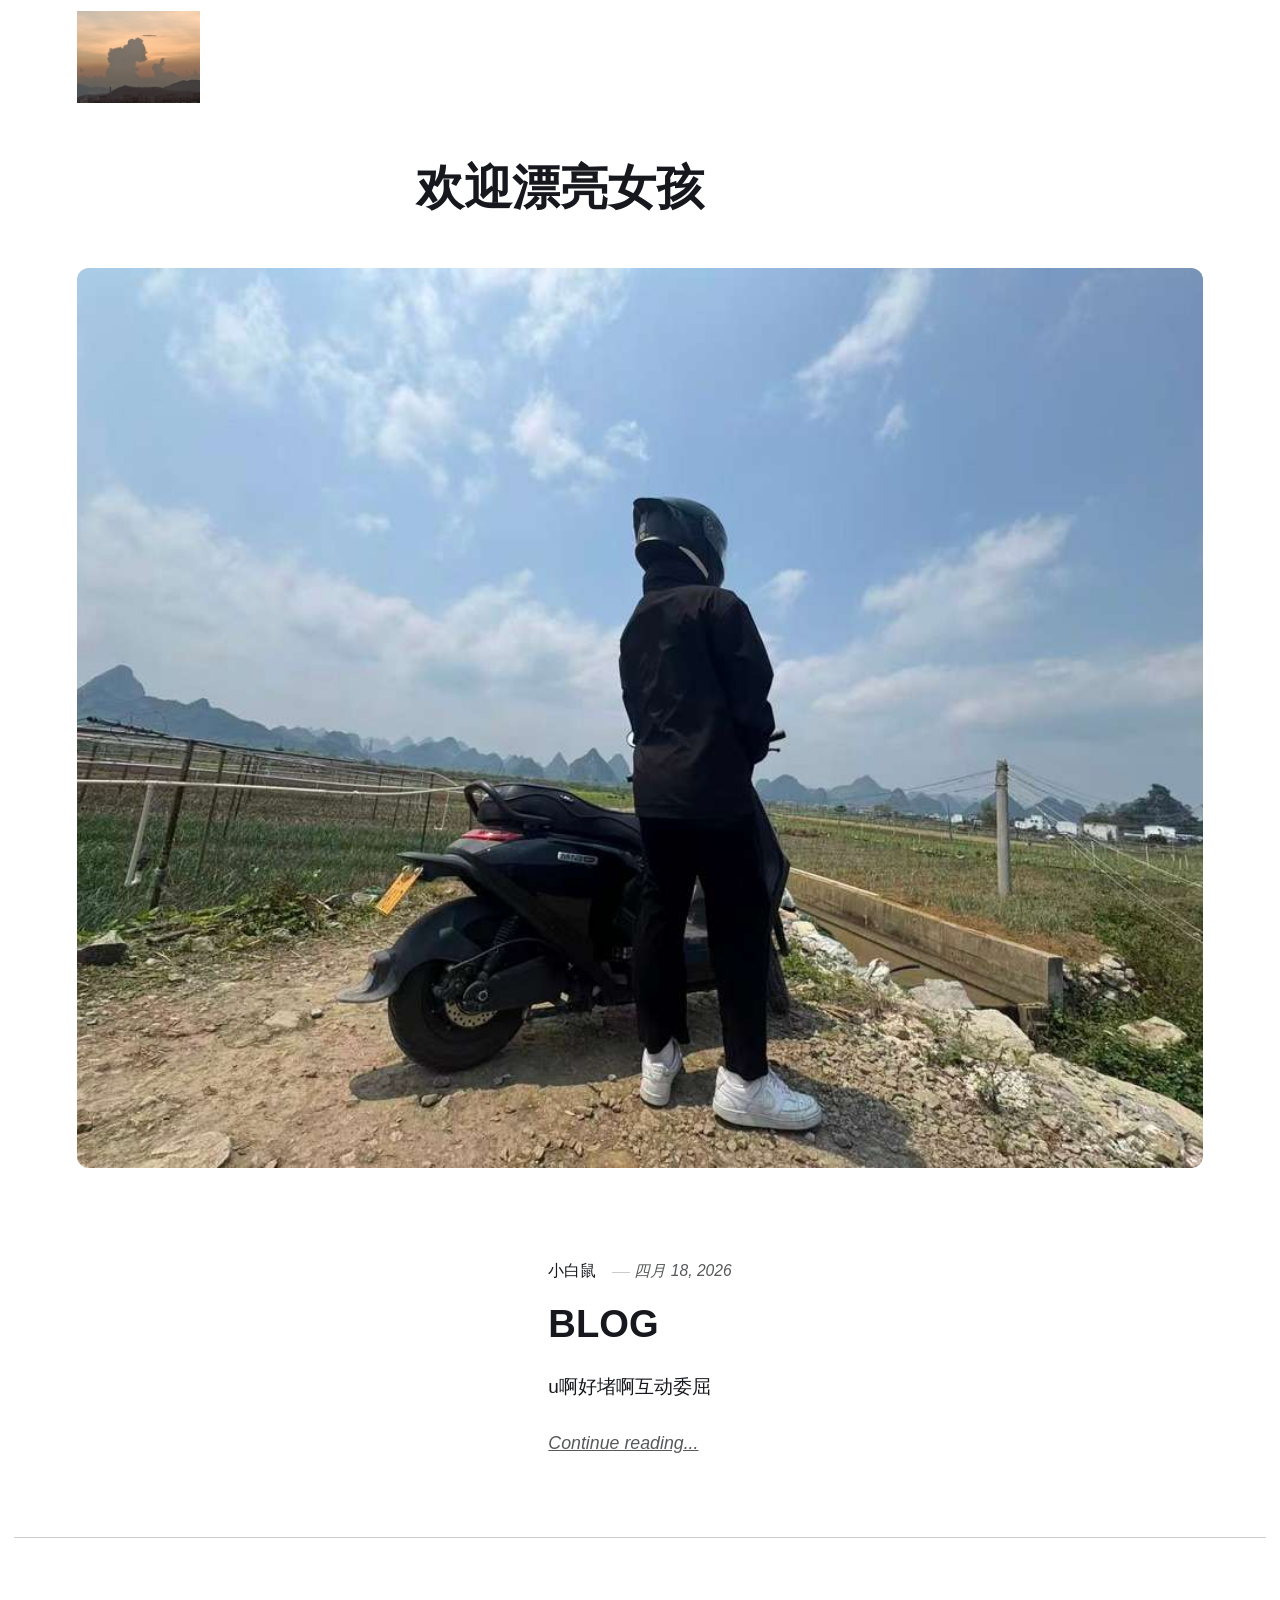
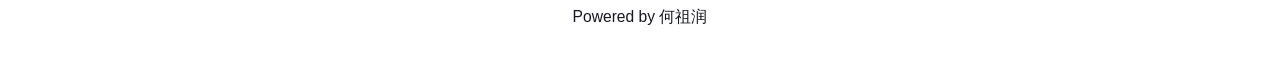
==== index.html @ 5b28f3e8 "Updated from Publii" ====
<!DOCTYPE html><html lang="zh-cn"><head><meta charset="utf-8"><meta http-equiv="X-UA-Compatible" content="IE=edge"><meta name="viewport" content="width=device-width,initial-scale=1"><title>何祖润</title><meta name="generator" content="Publii Open-Source CMS for Static Site"><link rel="canonical" href="https://andiyhe.github.io/"><link rel="alternate" type="application/atom+xml" href="https://andiyhe.github.io/feed.xml" title="何祖润 - RSS"><link rel="alternate" type="application/json" href="https://andiyhe.github.io/feed.json" title="何祖润 - JSON"><meta property="og:title" content="何祖润"><meta property="og:image" content="https://andiyhe.github.io/media/website/639F46E7-F0D8-4498-B352-2AB636D7743B_1_105_c.jpeg"><meta property="og:image:width" content="1024"><meta property="og:image:height" content="768"><meta property="og:site_name" content="何祖润"><meta property="og:description" content=""><meta property="og:url" content="https://andiyhe.github.io/"><meta property="og:type" content="website"><link rel="stylesheet" href="https://andiyhe.github.io/assets/css/style.css?v=7ccc5ac4fdb8f8cdebfab7ba42a3b5fe"><script type="application/ld+json">{"@context":"http://schema.org","@type":"Organization","name":"何祖润","logo":"https://andiyhe.github.io/media/website/639F46E7-F0D8-4498-B352-2AB636D7743B_1_105_c.jpeg","url":"https://andiyhe.github.io/"}</script><noscript><style>img[loading] {
                    opacity: 1;
                }</style></noscript></head><body class="home-template"><header class="top js-header"><a class="logo" href="https://andiyhe.github.io/"><img src="https://andiyhe.github.io/media/website/639F46E7-F0D8-4498-B352-2AB636D7743B_1_105_c.jpeg" alt="何祖润" width="1024" height="768"></a><nav class="navbar js-navbar"><button class="navbar__toggle js-toggle" aria-label="Menu" aria-haspopup="true" aria-expanded="false"><span class="navbar__toggle-box"><span class="navbar__toggle-inner">Menu</span></span></button><ul class="navbar__menu"></ul></nav></header><main><div class="hero"><header class="hero__content hero__content--centered"><div class="wrapper"><h1 class="align-center">欢迎漂亮女孩            </h1></div></header><figure class="hero__image"><div class="hero__image-wrapper"><img src="https://andiyhe.github.io/media/website/0166BC87-B5D4-4BA1-918B-8F0A820F50F0_1_105_c.jpeg" srcset="https://andiyhe.github.io/media/website/responsive/0166BC87-B5D4-4BA1-918B-8F0A820F50F0_1_105_c-xs.jpeg 640w, https://andiyhe.github.io/media/website/responsive/0166BC87-B5D4-4BA1-918B-8F0A820F50F0_1_105_c-sm.jpeg 768w, https://andiyhe.github.io/media/website/responsive/0166BC87-B5D4-4BA1-918B-8F0A820F50F0_1_105_c-md.jpeg 1024w, https://andiyhe.github.io/media/website/responsive/0166BC87-B5D4-4BA1-918B-8F0A820F50F0_1_105_c-lg.jpeg 1366w, https://andiyhe.github.io/media/website/responsive/0166BC87-B5D4-4BA1-918B-8F0A820F50F0_1_105_c-xl.jpeg 1600w, https://andiyhe.github.io/media/website/responsive/0166BC87-B5D4-4BA1-918B-8F0A820F50F0_1_105_c-2xl.jpeg 1920w" sizes="88vw" loading="eager" width="1024" height="768" alt=""></div></figure></div><div class="wrapper feed"><article class="feed__item feed__item--centered"><div class="feed__content"><header><div class="feed__meta"><a href="https://andiyhe.github.io/authors/xiao-bai-shu/" class="feed__author">小白鼠</a> <time datetime="2026-04-18T13:37" class="feed__date">四月 18, 2026</time></div><h2 class="feed__title"><a href="https://andiyhe.github.io/blog.html">BLOG</a></h2></header><p>u啊好堵啊互动委屈</p><a href="https://andiyhe.github.io/blog.html" class="readmore feed__readmore">Continue reading...</a></div></article></div></main><footer class="footer"><div class="wrapper"><div class="footer__copyright"><p>Powered by 何祖润</p></div><button id="backToTop" class="footer__bttop" aria-label="Back to top" title="Back to top"><svg width="20" height="20"><use xlink:href="https://andiyhe.github.io/assets/svg/svg-map.svg#toparrow"/></svg></button></div></footer><script defer="defer" src="https://andiyhe.github.io/assets/js/scripts.min.js?v=ffcbea6c02c8178d10092962b235a5b0"></script><script>window.publiiThemeMenuConfig={mobileMenuMode:'sidebar',animationSpeed:300,submenuWidth: 'auto',doubleClickTime:500,mobileMenuExpandableSubmenus:true,relatedContainerForOverlayMenuSelector:'.top'};</script><script>var images = document.querySelectorAll('img[loading]');
        for (var i = 0; i < images.length; i++) {
            if (images[i].complete) {
                images[i].classList.add('is-loaded');
            } else {
                images[i].addEventListener('load', function () {
                    this.classList.add('is-loaded');
                }, false);
            }
        }</script></body></html>
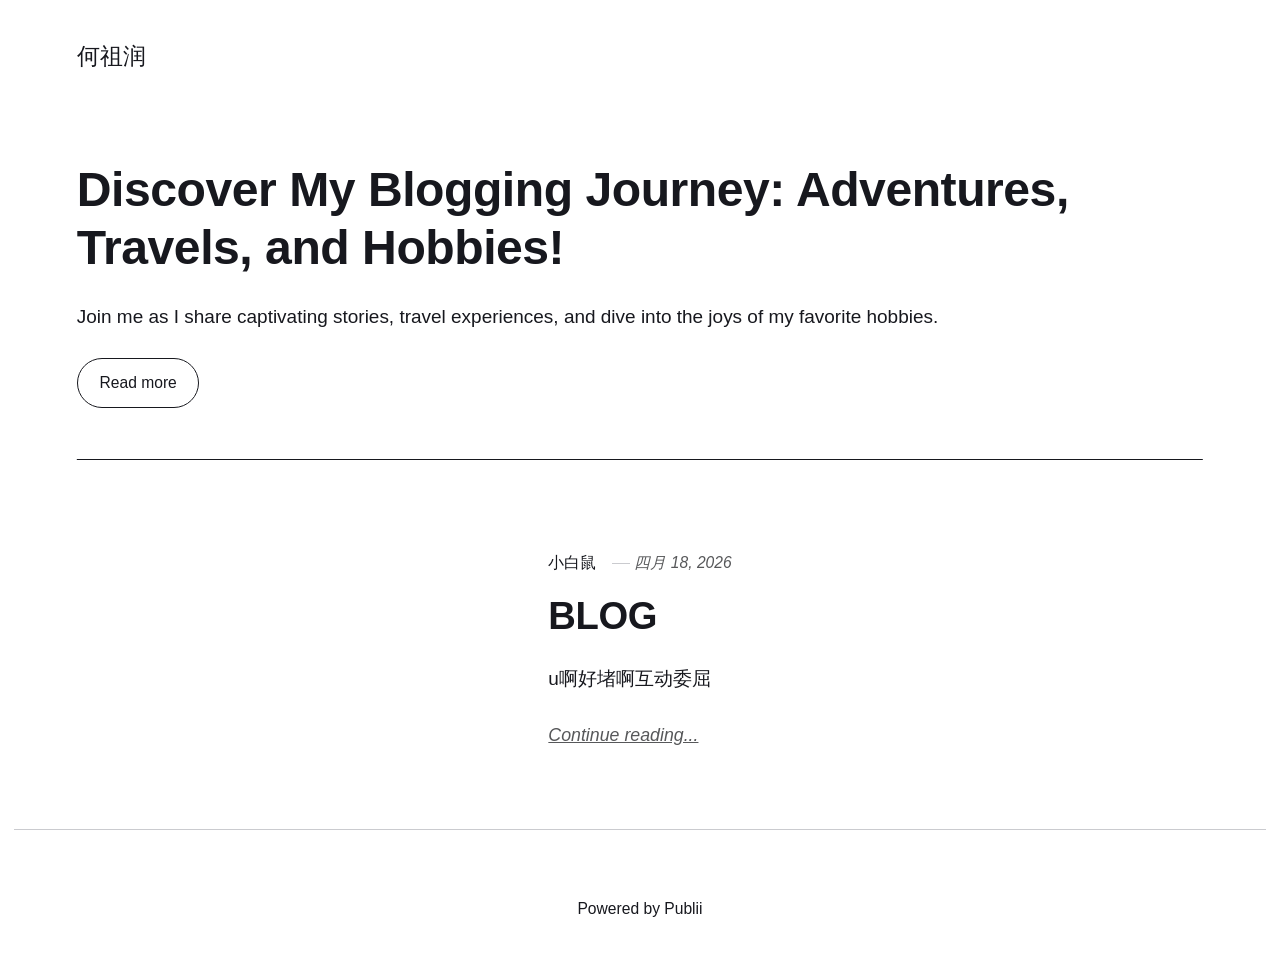
==== commit 42a3e053: "Updated from Publii" ====
--- a/index.html
+++ b/index.html
@@ -1,6 +1,6 @@
-<!DOCTYPE html><html lang="zh-cn"><head><meta charset="utf-8"><meta http-equiv="X-UA-Compatible" content="IE=edge"><meta name="viewport" content="width=device-width,initial-scale=1"><title>何祖润</title><meta name="generator" content="Publii Open-Source CMS for Static Site"><link rel="canonical" href="https://andiyhe.github.io/"><link rel="alternate" type="application/atom+xml" href="https://andiyhe.github.io/feed.xml" title="何祖润 - RSS"><link rel="alternate" type="application/json" href="https://andiyhe.github.io/feed.json" title="何祖润 - JSON"><meta property="og:title" content="何祖润"><meta property="og:image" content="https://andiyhe.github.io/media/website/639F46E7-F0D8-4498-B352-2AB636D7743B_1_105_c.jpeg"><meta property="og:image:width" content="1024"><meta property="og:image:height" content="768"><meta property="og:site_name" content="何祖润"><meta property="og:description" content=""><meta property="og:url" content="https://andiyhe.github.io/"><meta property="og:type" content="website"><link rel="stylesheet" href="https://andiyhe.github.io/assets/css/style.css?v=7ccc5ac4fdb8f8cdebfab7ba42a3b5fe"><script type="application/ld+json">{"@context":"http://schema.org","@type":"Organization","name":"何祖润","logo":"https://andiyhe.github.io/media/website/639F46E7-F0D8-4498-B352-2AB636D7743B_1_105_c.jpeg","url":"https://andiyhe.github.io/"}</script><noscript><style>img[loading] {
+<!DOCTYPE html><html lang="zh-cn"><head><meta charset="utf-8"><meta http-equiv="X-UA-Compatible" content="IE=edge"><meta name="viewport" content="width=device-width,initial-scale=1"><title>何祖润</title><meta name="generator" content="Publii Open-Source CMS for Static Site"><link rel="canonical" href="https://andiyhe.github.io/"><link rel="alternate" type="application/atom+xml" href="https://andiyhe.github.io/feed.xml" title="何祖润 - RSS"><link rel="alternate" type="application/json" href="https://andiyhe.github.io/feed.json" title="何祖润 - JSON"><meta property="og:title" content="何祖润"><meta property="og:site_name" content="何祖润"><meta property="og:description" content=""><meta property="og:url" content="https://andiyhe.github.io/"><meta property="og:type" content="website"><link rel="stylesheet" href="https://andiyhe.github.io/assets/css/style.css?v=4e0b993f4d73af25798cd3ca26f6d1aa"><script type="application/ld+json">{"@context":"http://schema.org","@type":"Organization","name":"何祖润","url":"https://andiyhe.github.io/index.html"}</script><noscript><style>img[loading] {
                     opacity: 1;
-                }</style></noscript></head><body class="home-template"><header class="top js-header"><a class="logo" href="https://andiyhe.github.io/"><img src="https://andiyhe.github.io/media/website/639F46E7-F0D8-4498-B352-2AB636D7743B_1_105_c.jpeg" alt="何祖润" width="1024" height="768"></a><nav class="navbar js-navbar"><button class="navbar__toggle js-toggle" aria-label="Menu" aria-haspopup="true" aria-expanded="false"><span class="navbar__toggle-box"><span class="navbar__toggle-inner">Menu</span></span></button><ul class="navbar__menu"></ul></nav></header><main><div class="hero"><header class="hero__content hero__content--centered"><div class="wrapper"><h1 class="align-center">欢迎漂亮女孩            </h1></div></header><figure class="hero__image"><div class="hero__image-wrapper"><img src="https://andiyhe.github.io/media/website/0166BC87-B5D4-4BA1-918B-8F0A820F50F0_1_105_c.jpeg" srcset="https://andiyhe.github.io/media/website/responsive/0166BC87-B5D4-4BA1-918B-8F0A820F50F0_1_105_c-xs.jpeg 640w, https://andiyhe.github.io/media/website/responsive/0166BC87-B5D4-4BA1-918B-8F0A820F50F0_1_105_c-sm.jpeg 768w, https://andiyhe.github.io/media/website/responsive/0166BC87-B5D4-4BA1-918B-8F0A820F50F0_1_105_c-md.jpeg 1024w, https://andiyhe.github.io/media/website/responsive/0166BC87-B5D4-4BA1-918B-8F0A820F50F0_1_105_c-lg.jpeg 1366w, https://andiyhe.github.io/media/website/responsive/0166BC87-B5D4-4BA1-918B-8F0A820F50F0_1_105_c-xl.jpeg 1600w, https://andiyhe.github.io/media/website/responsive/0166BC87-B5D4-4BA1-918B-8F0A820F50F0_1_105_c-2xl.jpeg 1920w" sizes="88vw" loading="eager" width="1024" height="768" alt=""></div></figure></div><div class="wrapper feed"><article class="feed__item feed__item--centered"><div class="feed__content"><header><div class="feed__meta"><a href="https://andiyhe.github.io/authors/xiao-bai-shu/" class="feed__author">小白鼠</a> <time datetime="2026-04-18T13:37" class="feed__date">四月 18, 2026</time></div><h2 class="feed__title"><a href="https://andiyhe.github.io/blog.html">BLOG</a></h2></header><p>u啊好堵啊互动委屈</p><a href="https://andiyhe.github.io/blog.html" class="readmore feed__readmore">Continue reading...</a></div></article></div></main><footer class="footer"><div class="wrapper"><div class="footer__copyright"><p>Powered by 何祖润</p></div><button id="backToTop" class="footer__bttop" aria-label="Back to top" title="Back to top"><svg width="20" height="20"><use xlink:href="https://andiyhe.github.io/assets/svg/svg-map.svg#toparrow"/></svg></button></div></footer><script defer="defer" src="https://andiyhe.github.io/assets/js/scripts.min.js?v=ffcbea6c02c8178d10092962b235a5b0"></script><script>window.publiiThemeMenuConfig={mobileMenuMode:'sidebar',animationSpeed:300,submenuWidth: 'auto',doubleClickTime:500,mobileMenuExpandableSubmenus:true,relatedContainerForOverlayMenuSelector:'.top'};</script><script>var images = document.querySelectorAll('img[loading]');
+                }</style></noscript></head><body class="home-template"><header class="top js-header"><a class="logo" href="https://andiyhe.github.io/index.html">何祖润</a><nav class="navbar js-navbar"><button class="navbar__toggle js-toggle" aria-label="Menu" aria-haspopup="true" aria-expanded="false"><span class="navbar__toggle-box"><span class="navbar__toggle-inner">Menu</span></span></button><ul class="navbar__menu"></ul></nav></header><main><div class="hero hero--noimage"><header class="hero__content"><div class="wrapper"><h1>Discover My Blogging Journey: Adventures, Travels, and Hobbies!</h1><p>Join me as I share captivating stories, travel experiences, and dive into the joys of my favorite hobbies.</p><p><a href="#" class="btn">Read more</a></p></div></header></div><div class="wrapper feed"><article class="feed__item feed__item--centered"><div class="feed__content"><header><div class="feed__meta"><a href="https://andiyhe.github.io/authors/xiao-bai-shu/index.html" class="feed__author">小白鼠</a> <time datetime="2026-04-18T13:37" class="feed__date">四月 18, 2026</time></div><h2 class="feed__title"><a href="https://andiyhe.github.io/blog.html">BLOG</a></h2></header><p>u啊好堵啊互动委屈</p><a href="https://andiyhe.github.io/blog.html" class="readmore feed__readmore">Continue reading...</a></div></article></div></main><footer class="footer"><div class="wrapper"><div class="footer__copyright">Powered by Publii</div><button id="backToTop" class="footer__bttop" aria-label="Back to top" title="Back to top"><svg width="20" height="20"><use xlink:href="https://andiyhe.github.io/assets/svg/svg-map.svg#toparrow"/></svg></button></div></footer><script defer="defer" src="https://andiyhe.github.io/assets/js/scripts.min.js?v=ffcbea6c02c8178d10092962b235a5b0"></script><script>window.publiiThemeMenuConfig={mobileMenuMode:'sidebar',animationSpeed:300,submenuWidth: 'auto',doubleClickTime:500,mobileMenuExpandableSubmenus:true,relatedContainerForOverlayMenuSelector:'.top'};</script><script>var images = document.querySelectorAll('img[loading]');
         for (var i = 0; i < images.length; i++) {
             if (images[i].complete) {
                 images[i].classList.add('is-loaded');
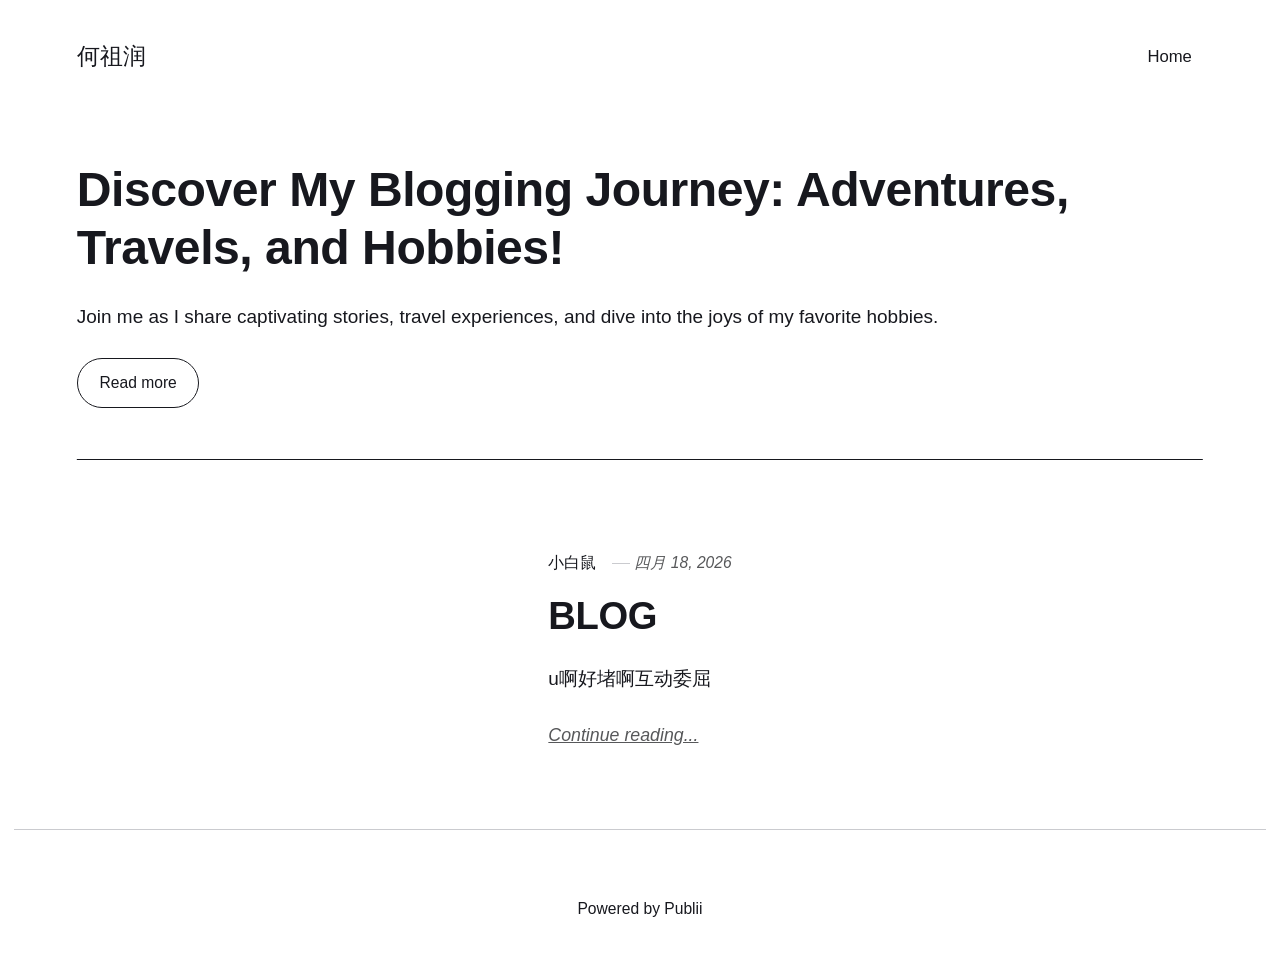
==== commit 7833ca86: "Updated from Publii" ====
--- a/index.html
+++ b/index.html
@@ -1,6 +1,6 @@
 <!DOCTYPE html><html lang="zh-cn"><head><meta charset="utf-8"><meta http-equiv="X-UA-Compatible" content="IE=edge"><meta name="viewport" content="width=device-width,initial-scale=1"><title>何祖润</title><meta name="generator" content="Publii Open-Source CMS for Static Site"><link rel="canonical" href="https://andiyhe.github.io/"><link rel="alternate" type="application/atom+xml" href="https://andiyhe.github.io/feed.xml" title="何祖润 - RSS"><link rel="alternate" type="application/json" href="https://andiyhe.github.io/feed.json" title="何祖润 - JSON"><meta property="og:title" content="何祖润"><meta property="og:site_name" content="何祖润"><meta property="og:description" content=""><meta property="og:url" content="https://andiyhe.github.io/"><meta property="og:type" content="website"><link rel="stylesheet" href="https://andiyhe.github.io/assets/css/style.css?v=4e0b993f4d73af25798cd3ca26f6d1aa"><script type="application/ld+json">{"@context":"http://schema.org","@type":"Organization","name":"何祖润","url":"https://andiyhe.github.io/index.html"}</script><noscript><style>img[loading] {
                     opacity: 1;
-                }</style></noscript></head><body class="home-template"><header class="top js-header"><a class="logo" href="https://andiyhe.github.io/index.html">何祖润</a><nav class="navbar js-navbar"><button class="navbar__toggle js-toggle" aria-label="Menu" aria-haspopup="true" aria-expanded="false"><span class="navbar__toggle-box"><span class="navbar__toggle-inner">Menu</span></span></button><ul class="navbar__menu"></ul></nav></header><main><div class="hero hero--noimage"><header class="hero__content"><div class="wrapper"><h1>Discover My Blogging Journey: Adventures, Travels, and Hobbies!</h1><p>Join me as I share captivating stories, travel experiences, and dive into the joys of my favorite hobbies.</p><p><a href="#" class="btn">Read more</a></p></div></header></div><div class="wrapper feed"><article class="feed__item feed__item--centered"><div class="feed__content"><header><div class="feed__meta"><a href="https://andiyhe.github.io/authors/xiao-bai-shu/index.html" class="feed__author">小白鼠</a> <time datetime="2026-04-18T13:37" class="feed__date">四月 18, 2026</time></div><h2 class="feed__title"><a href="https://andiyhe.github.io/blog.html">BLOG</a></h2></header><p>u啊好堵啊互动委屈</p><a href="https://andiyhe.github.io/blog.html" class="readmore feed__readmore">Continue reading...</a></div></article></div></main><footer class="footer"><div class="wrapper"><div class="footer__copyright">Powered by Publii</div><button id="backToTop" class="footer__bttop" aria-label="Back to top" title="Back to top"><svg width="20" height="20"><use xlink:href="https://andiyhe.github.io/assets/svg/svg-map.svg#toparrow"/></svg></button></div></footer><script defer="defer" src="https://andiyhe.github.io/assets/js/scripts.min.js?v=ffcbea6c02c8178d10092962b235a5b0"></script><script>window.publiiThemeMenuConfig={mobileMenuMode:'sidebar',animationSpeed:300,submenuWidth: 'auto',doubleClickTime:500,mobileMenuExpandableSubmenus:true,relatedContainerForOverlayMenuSelector:'.top'};</script><script>var images = document.querySelectorAll('img[loading]');
+                }</style></noscript></head><body class="home-template"><header class="top js-header"><a class="logo" href="https://andiyhe.github.io/index.html">何祖润</a><nav class="navbar js-navbar"><button class="navbar__toggle js-toggle" aria-label="Menu" aria-haspopup="true" aria-expanded="false"><span class="navbar__toggle-box"><span class="navbar__toggle-inner">Menu</span></span></button><ul class="navbar__menu"><li><a href="https://andiyhe.github.io/home.html" title="home" target="_self">Home</a></li></ul></nav></header><main><div class="hero hero--noimage"><header class="hero__content"><div class="wrapper"><h1>Discover My Blogging Journey: Adventures, Travels, and Hobbies!</h1><p>Join me as I share captivating stories, travel experiences, and dive into the joys of my favorite hobbies.</p><p><a href="#" class="btn">Read more</a></p></div></header></div><div class="wrapper feed"><article class="feed__item feed__item--centered"><div class="feed__content"><header><div class="feed__meta"><a href="https://andiyhe.github.io/authors/xiao-bai-shu/index.html" class="feed__author">小白鼠</a> <time datetime="2026-04-18T13:37" class="feed__date">四月 18, 2026</time></div><h2 class="feed__title"><a href="https://andiyhe.github.io/blog.html">BLOG</a></h2></header><p>u啊好堵啊互动委屈</p><a href="https://andiyhe.github.io/blog.html" class="readmore feed__readmore">Continue reading...</a></div></article></div></main><footer class="footer"><div class="wrapper"><div class="footer__copyright">Powered by Publii</div><button id="backToTop" class="footer__bttop" aria-label="Back to top" title="Back to top"><svg width="20" height="20"><use xlink:href="https://andiyhe.github.io/assets/svg/svg-map.svg#toparrow"/></svg></button></div></footer><script defer="defer" src="https://andiyhe.github.io/assets/js/scripts.min.js?v=ffcbea6c02c8178d10092962b235a5b0"></script><script>window.publiiThemeMenuConfig={mobileMenuMode:'sidebar',animationSpeed:300,submenuWidth: 'auto',doubleClickTime:500,mobileMenuExpandableSubmenus:true,relatedContainerForOverlayMenuSelector:'.top'};</script><script>var images = document.querySelectorAll('img[loading]');
         for (var i = 0; i < images.length; i++) {
             if (images[i].complete) {
                 images[i].classList.add('is-loaded');
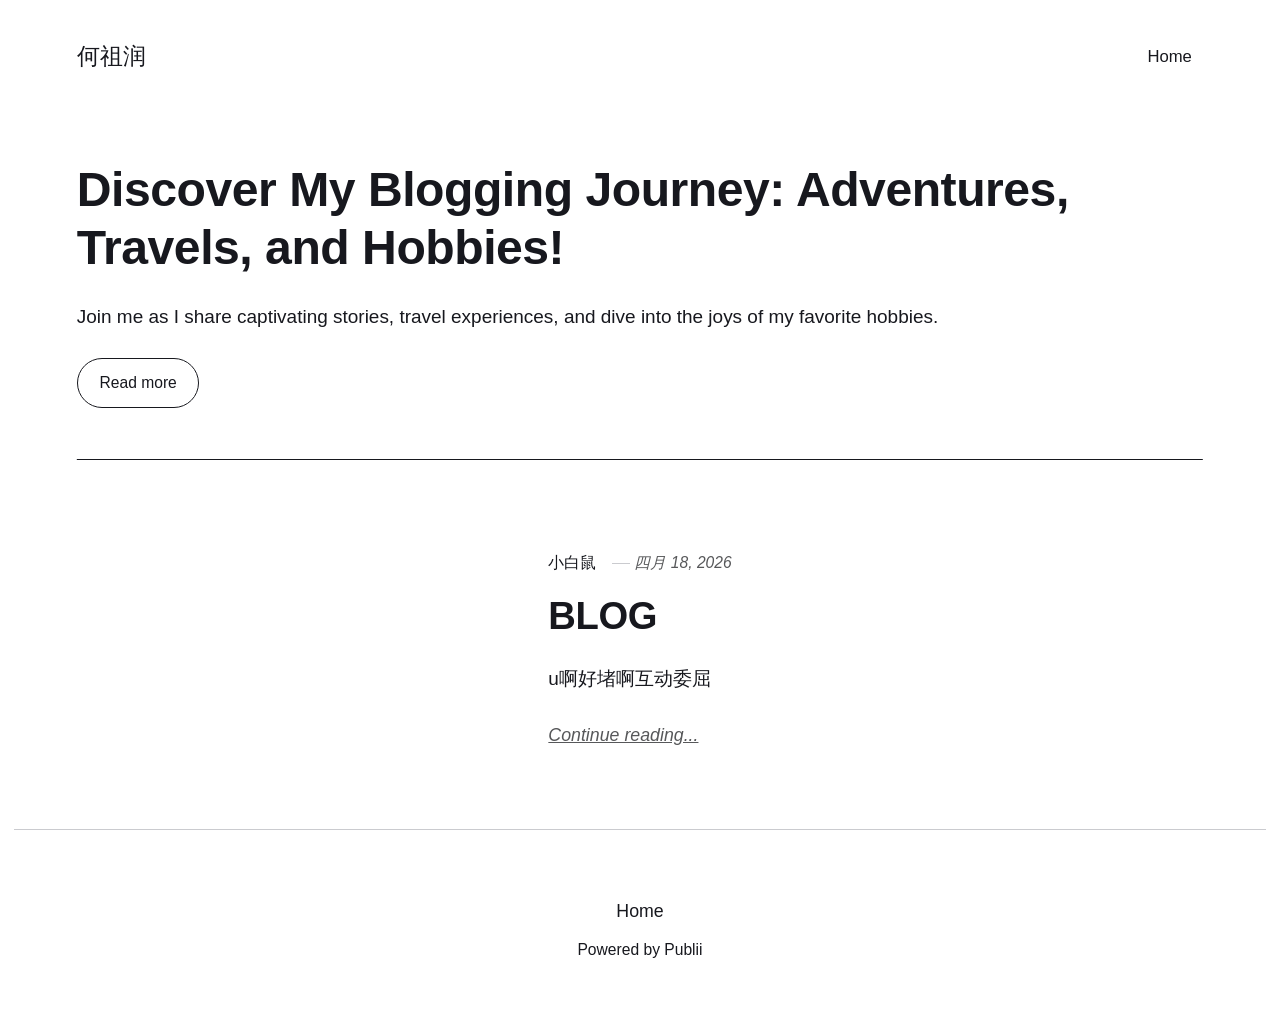
==== commit 9b487426: "Updated from Publii" ====
--- a/index.html
+++ b/index.html
@@ -1,6 +1,6 @@
 <!DOCTYPE html><html lang="zh-cn"><head><meta charset="utf-8"><meta http-equiv="X-UA-Compatible" content="IE=edge"><meta name="viewport" content="width=device-width,initial-scale=1"><title>何祖润</title><meta name="generator" content="Publii Open-Source CMS for Static Site"><link rel="canonical" href="https://andiyhe.github.io/"><link rel="alternate" type="application/atom+xml" href="https://andiyhe.github.io/feed.xml" title="何祖润 - RSS"><link rel="alternate" type="application/json" href="https://andiyhe.github.io/feed.json" title="何祖润 - JSON"><meta property="og:title" content="何祖润"><meta property="og:site_name" content="何祖润"><meta property="og:description" content=""><meta property="og:url" content="https://andiyhe.github.io/"><meta property="og:type" content="website"><link rel="stylesheet" href="https://andiyhe.github.io/assets/css/style.css?v=4e0b993f4d73af25798cd3ca26f6d1aa"><script type="application/ld+json">{"@context":"http://schema.org","@type":"Organization","name":"何祖润","url":"https://andiyhe.github.io/index.html"}</script><noscript><style>img[loading] {
                     opacity: 1;
-                }</style></noscript></head><body class="home-template"><header class="top js-header"><a class="logo" href="https://andiyhe.github.io/index.html">何祖润</a><nav class="navbar js-navbar"><button class="navbar__toggle js-toggle" aria-label="Menu" aria-haspopup="true" aria-expanded="false"><span class="navbar__toggle-box"><span class="navbar__toggle-inner">Menu</span></span></button><ul class="navbar__menu"><li><a href="https://andiyhe.github.io/home.html" title="home" target="_self">Home</a></li></ul></nav></header><main><div class="hero hero--noimage"><header class="hero__content"><div class="wrapper"><h1>Discover My Blogging Journey: Adventures, Travels, and Hobbies!</h1><p>Join me as I share captivating stories, travel experiences, and dive into the joys of my favorite hobbies.</p><p><a href="#" class="btn">Read more</a></p></div></header></div><div class="wrapper feed"><article class="feed__item feed__item--centered"><div class="feed__content"><header><div class="feed__meta"><a href="https://andiyhe.github.io/authors/xiao-bai-shu/index.html" class="feed__author">小白鼠</a> <time datetime="2026-04-18T13:37" class="feed__date">四月 18, 2026</time></div><h2 class="feed__title"><a href="https://andiyhe.github.io/blog.html">BLOG</a></h2></header><p>u啊好堵啊互动委屈</p><a href="https://andiyhe.github.io/blog.html" class="readmore feed__readmore">Continue reading...</a></div></article></div></main><footer class="footer"><div class="wrapper"><div class="footer__copyright">Powered by Publii</div><button id="backToTop" class="footer__bttop" aria-label="Back to top" title="Back to top"><svg width="20" height="20"><use xlink:href="https://andiyhe.github.io/assets/svg/svg-map.svg#toparrow"/></svg></button></div></footer><script defer="defer" src="https://andiyhe.github.io/assets/js/scripts.min.js?v=ffcbea6c02c8178d10092962b235a5b0"></script><script>window.publiiThemeMenuConfig={mobileMenuMode:'sidebar',animationSpeed:300,submenuWidth: 'auto',doubleClickTime:500,mobileMenuExpandableSubmenus:true,relatedContainerForOverlayMenuSelector:'.top'};</script><script>var images = document.querySelectorAll('img[loading]');
+                }</style></noscript></head><body class="home-template"><header class="top js-header"><a class="logo" href="https://andiyhe.github.io/index.html">何祖润</a><nav class="navbar js-navbar"><button class="navbar__toggle js-toggle" aria-label="Menu" aria-haspopup="true" aria-expanded="false"><span class="navbar__toggle-box"><span class="navbar__toggle-inner">Menu</span></span></button><ul class="navbar__menu"><li><a href="https://andiyhe.github.io/home.html" title="home" target="_self">Home</a></li></ul></nav></header><main><div class="hero hero--noimage"><header class="hero__content"><div class="wrapper"><h1>Discover My Blogging Journey: Adventures, Travels, and Hobbies!</h1><p>Join me as I share captivating stories, travel experiences, and dive into the joys of my favorite hobbies.</p><p><a href="#" class="btn">Read more</a></p></div></header></div><div class="wrapper feed"><article class="feed__item feed__item--centered"><div class="feed__content"><header><div class="feed__meta"><a href="https://andiyhe.github.io/authors/xiao-bai-shu/index.html" class="feed__author">小白鼠</a> <time datetime="2026-04-18T13:37" class="feed__date">四月 18, 2026</time></div><h2 class="feed__title"><a href="https://andiyhe.github.io/blog.html">BLOG</a></h2></header><p>u啊好堵啊互动委屈</p><a href="https://andiyhe.github.io/blog.html" class="readmore feed__readmore">Continue reading...</a></div></article></div></main><footer class="footer"><div class="wrapper"><nav class="footer__nav"><ul><li><a href="https://andiyhe.github.io/home.html" class="al" title="home" target="_self">Home</a></li></ul></nav><div class="footer__copyright">Powered by Publii</div><button id="backToTop" class="footer__bttop" aria-label="Back to top" title="Back to top"><svg width="20" height="20"><use xlink:href="https://andiyhe.github.io/assets/svg/svg-map.svg#toparrow"/></svg></button></div></footer><script defer="defer" src="https://andiyhe.github.io/assets/js/scripts.min.js?v=ffcbea6c02c8178d10092962b235a5b0"></script><script>window.publiiThemeMenuConfig={mobileMenuMode:'sidebar',animationSpeed:300,submenuWidth: 'auto',doubleClickTime:500,mobileMenuExpandableSubmenus:true,relatedContainerForOverlayMenuSelector:'.top'};</script><script>var images = document.querySelectorAll('img[loading]');
         for (var i = 0; i < images.length; i++) {
             if (images[i].complete) {
                 images[i].classList.add('is-loaded');
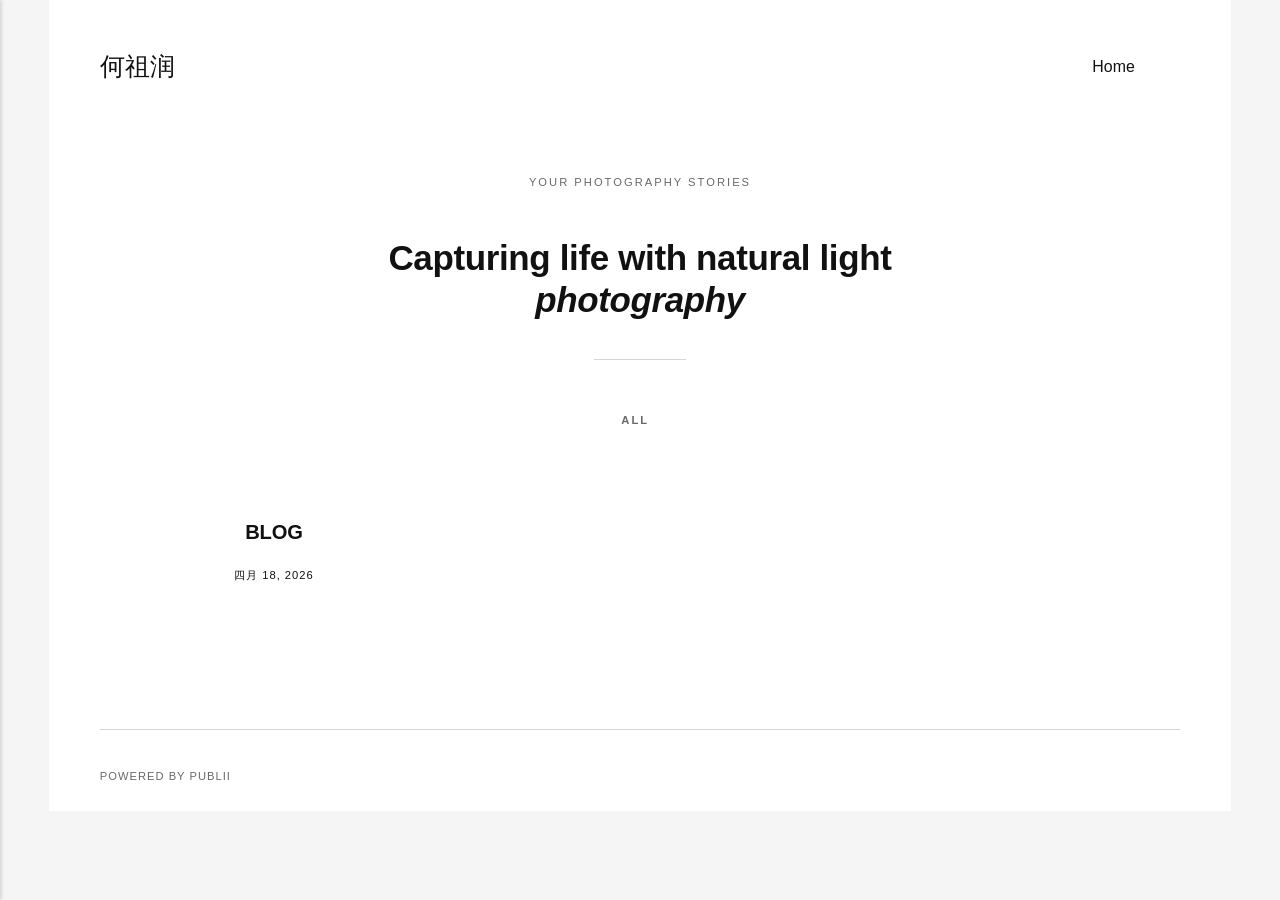
==== commit 8110f411: "Updated from Publii" ====
--- a/index.html
+++ b/index.html
@@ -1,12 +1,3 @@
-<!DOCTYPE html><html lang="zh-cn"><head><meta charset="utf-8"><meta http-equiv="X-UA-Compatible" content="IE=edge"><meta name="viewport" content="width=device-width,initial-scale=1"><title>何祖润</title><meta name="generator" content="Publii Open-Source CMS for Static Site"><link rel="canonical" href="https://andiyhe.github.io/"><link rel="alternate" type="application/atom+xml" href="https://andiyhe.github.io/feed.xml" title="何祖润 - RSS"><link rel="alternate" type="application/json" href="https://andiyhe.github.io/feed.json" title="何祖润 - JSON"><meta property="og:title" content="何祖润"><meta property="og:site_name" content="何祖润"><meta property="og:description" content=""><meta property="og:url" content="https://andiyhe.github.io/"><meta property="og:type" content="website"><link rel="stylesheet" href="https://andiyhe.github.io/assets/css/style.css?v=4e0b993f4d73af25798cd3ca26f6d1aa"><script type="application/ld+json">{"@context":"http://schema.org","@type":"Organization","name":"何祖润","url":"https://andiyhe.github.io/index.html"}</script><noscript><style>img[loading] {
+<!DOCTYPE html><html lang="zh-cn"><head><meta charset="utf-8"><meta http-equiv="X-UA-Compatible" content="IE=edge"><meta name="viewport" content="width=device-width,initial-scale=1"><title>何祖润</title><meta name="generator" content="Publii Open-Source CMS for Static Site"><link rel="canonical" href="https://andiyhe.github.io/"><link rel="alternate" type="application/atom+xml" href="https://andiyhe.github.io/feed.xml" title="何祖润 - RSS"><link rel="alternate" type="application/json" href="https://andiyhe.github.io/feed.json" title="何祖润 - JSON"><meta property="og:title" content="何祖润"><meta property="og:site_name" content="何祖润"><meta property="og:description" content=""><meta property="og:url" content="https://andiyhe.github.io/"><meta property="og:type" content="website"><link rel="stylesheet" href="https://andiyhe.github.io/assets/css/style.css?v=252f1410dd5b43053ad604879c680e20"><script type="application/ld+json">{"@context":"http://schema.org","@type":"Organization","name":"何祖润","url":"https://andiyhe.github.io/index.html"}</script><noscript><style>img[loading] {
                     opacity: 1;
-                }</style></noscript></head><body class="home-template"><header class="top js-header"><a class="logo" href="https://andiyhe.github.io/index.html">何祖润</a><nav class="navbar js-navbar"><button class="navbar__toggle js-toggle" aria-label="Menu" aria-haspopup="true" aria-expanded="false"><span class="navbar__toggle-box"><span class="navbar__toggle-inner">Menu</span></span></button><ul class="navbar__menu"><li><a href="https://andiyhe.github.io/home.html" title="home" target="_self">Home</a></li></ul></nav></header><main><div class="hero hero--noimage"><header class="hero__content"><div class="wrapper"><h1>Discover My Blogging Journey: Adventures, Travels, and Hobbies!</h1><p>Join me as I share captivating stories, travel experiences, and dive into the joys of my favorite hobbies.</p><p><a href="#" class="btn">Read more</a></p></div></header></div><div class="wrapper feed"><article class="feed__item feed__item--centered"><div class="feed__content"><header><div class="feed__meta"><a href="https://andiyhe.github.io/authors/xiao-bai-shu/index.html" class="feed__author">小白鼠</a> <time datetime="2026-04-18T13:37" class="feed__date">四月 18, 2026</time></div><h2 class="feed__title"><a href="https://andiyhe.github.io/blog.html">BLOG</a></h2></header><p>u啊好堵啊互动委屈</p><a href="https://andiyhe.github.io/blog.html" class="readmore feed__readmore">Continue reading...</a></div></article></div></main><footer class="footer"><div class="wrapper"><nav class="footer__nav"><ul><li><a href="https://andiyhe.github.io/home.html" class="al" title="home" target="_self">Home</a></li></ul></nav><div class="footer__copyright">Powered by Publii</div><button id="backToTop" class="footer__bttop" aria-label="Back to top" title="Back to top"><svg width="20" height="20"><use xlink:href="https://andiyhe.github.io/assets/svg/svg-map.svg#toparrow"/></svg></button></div></footer><script defer="defer" src="https://andiyhe.github.io/assets/js/scripts.min.js?v=ffcbea6c02c8178d10092962b235a5b0"></script><script>window.publiiThemeMenuConfig={mobileMenuMode:'sidebar',animationSpeed:300,submenuWidth: 'auto',doubleClickTime:500,mobileMenuExpandableSubmenus:true,relatedContainerForOverlayMenuSelector:'.top'};</script><script>var images = document.querySelectorAll('img[loading]');
-        for (var i = 0; i < images.length; i++) {
-            if (images[i].complete) {
-                images[i].classList.add('is-loaded');
-            } else {
-                images[i].addEventListener('load', function () {
-                    this.classList.add('is-loaded');
-                }, false);
-            }
-        }</script></body></html>+                }</style></noscript></head><body class="home-template"><div class="container"><header class="header" id="js-header"><a href="https://andiyhe.github.io/index.html" class="logo">何祖润</a><nav class="navbar js-navbar"><button class="navbar__toggle js-toggle" aria-label="Menu"><span class="navbar__toggle-box"><span class="navbar__toggle-inner">Menu</span></span></button><ul class="navbar__menu"><li><a href="https://andiyhe.github.io/home.html" title="home" target="_self">Home</a></li></ul></nav></header><main><section class="hero wrapper"><p>Your photography stories</p><h1>Capturing life with natural light <i>photography</i></h1></section><nav class="filter" aria-label="Content filters"><ul class="filter__button-group" role="group"><li><button class="filter__item is-active" data-filter="*" aria-pressed="true">All</button></li></ul></nav><section class="l-col l-col--3"><article class="c-card"><a href="https://andiyhe.github.io/blog.html" class="c-card__link"><div class="c-card__body"><div class="c-card__text"><h2>BLOG</h2><time datetime="2026-04-18T13:37">四月 18, 2026</time></div></div></a></article></section></main><footer class="footer"><div class="footer__copyright">Powered by Publii</div></footer></div><script defer="defer" src="https://andiyhe.github.io/assets/js/scripts.min.js?v=1762f7ab131e33a4eb8fb224822de245"></script><script>window.publiiThemeMenuConfig={mobileMenuMode:'sidebar',animationSpeed:300,submenuWidth: 'auto',doubleClickTime:500,mobileMenuExpandableSubmenus:true,relatedContainerForOverlayMenuSelector:'.navbar'};</script><script defer="defer" src="https://andiyhe.github.io/assets/js/isotope.pkgd.min.js?v=2afcff647ed260006faa71c8e779e8d4"></script><script>window.addEventListener("DOMContentLoaded",function(){var j=new Isotope(".l-col",{itemSelector:".c-card",percentPosition:true,layoutMode:"masonry",transitionDuration:"0.6s",masonry:{columnWidth:".c-card"}});var g=document.querySelector(".filter__button-group");if(g){g.addEventListener("click",function(i){if(!matchesSelector(i.target,"button")){return}var k=i.target.getAttribute("data-filter");j.arrange({filter:k})});var b=document.querySelectorAll(".filter__button-group");for(var c=0,e=b.length;c<e;c++){var d=b[c];h(d)}function h(i){i.addEventListener("click",function(k){if(!matchesSelector(k.target,"button")){return}var m=i.querySelector(".is-active");if(m){m.classList.remove("is-active");m.setAttribute("aria-pressed","false")}k.target.classList.add("is-active");k.target.setAttribute("aria-pressed","true")})}}var a=document.querySelector(".l-col");var f=document.querySelectorAll(".c-card");a.classList.add("is-visible");j.revealItemElements(f)});</script><script>/*<![CDATA[*/var images=document.querySelectorAll("img[loading]");for(var i=0;i<images.length;i++){if(images[i].complete){images[i].classList.add("is-loaded")}else{images[i].addEventListener("load",function(){this.classList.add("is-loaded")},false)}};/*]]>*/</script></body></html>
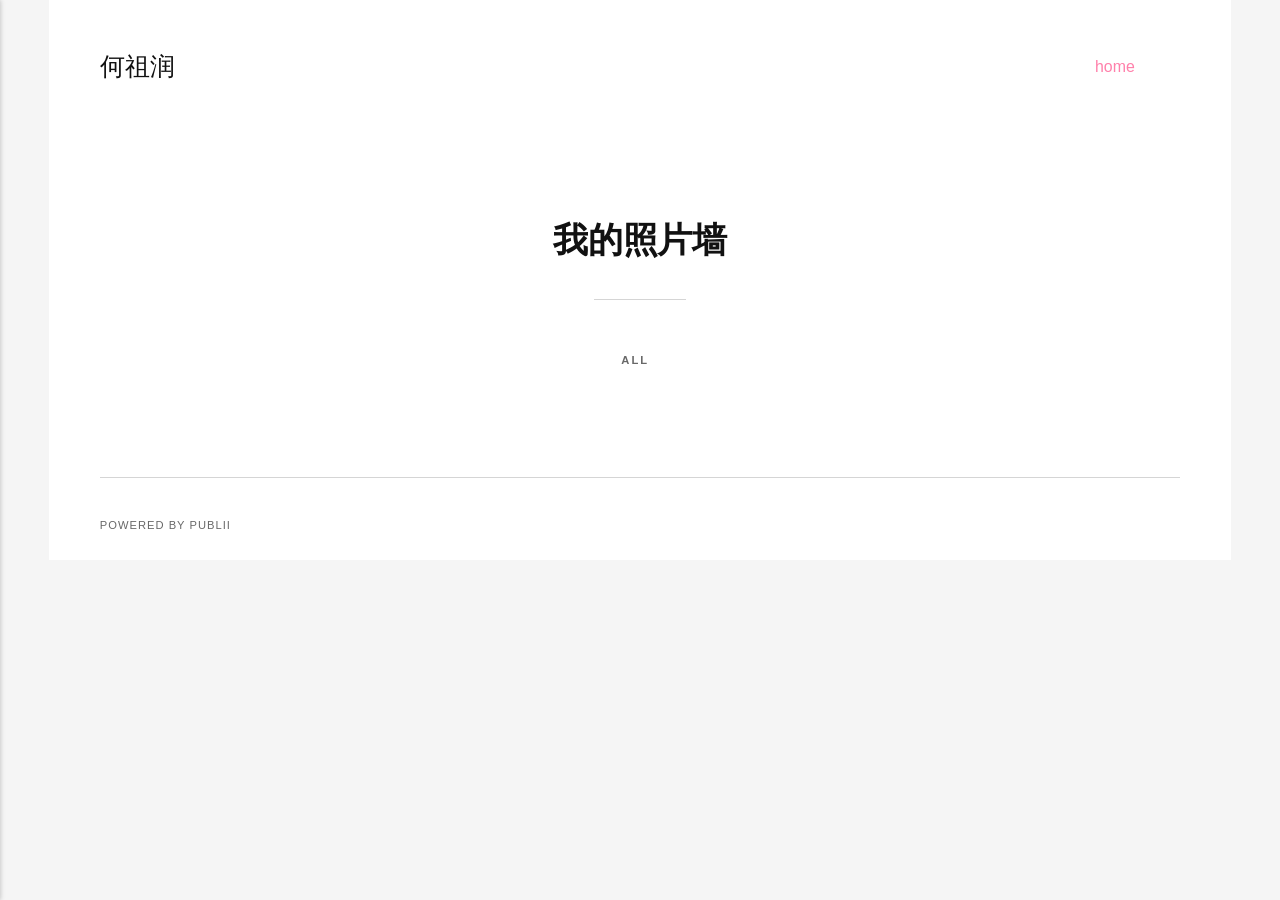
==== commit 661fc8ed: "Updated from Publii" ====
--- a/index.html
+++ b/index.html
@@ -1,3 +1,3 @@
 <!DOCTYPE html><html lang="zh-cn"><head><meta charset="utf-8"><meta http-equiv="X-UA-Compatible" content="IE=edge"><meta name="viewport" content="width=device-width,initial-scale=1"><title>何祖润</title><meta name="generator" content="Publii Open-Source CMS for Static Site"><link rel="canonical" href="https://andiyhe.github.io/"><link rel="alternate" type="application/atom+xml" href="https://andiyhe.github.io/feed.xml" title="何祖润 - RSS"><link rel="alternate" type="application/json" href="https://andiyhe.github.io/feed.json" title="何祖润 - JSON"><meta property="og:title" content="何祖润"><meta property="og:site_name" content="何祖润"><meta property="og:description" content=""><meta property="og:url" content="https://andiyhe.github.io/"><meta property="og:type" content="website"><link rel="stylesheet" href="https://andiyhe.github.io/assets/css/style.css?v=252f1410dd5b43053ad604879c680e20"><script type="application/ld+json">{"@context":"http://schema.org","@type":"Organization","name":"何祖润","url":"https://andiyhe.github.io/index.html"}</script><noscript><style>img[loading] {
                     opacity: 1;
-                }</style></noscript></head><body class="home-template"><div class="container"><header class="header" id="js-header"><a href="https://andiyhe.github.io/index.html" class="logo">何祖润</a><nav class="navbar js-navbar"><button class="navbar__toggle js-toggle" aria-label="Menu"><span class="navbar__toggle-box"><span class="navbar__toggle-inner">Menu</span></span></button><ul class="navbar__menu"><li><a href="https://andiyhe.github.io/home.html" title="home" target="_self">Home</a></li></ul></nav></header><main><section class="hero wrapper"><p>Your photography stories</p><h1>Capturing life with natural light <i>photography</i></h1></section><nav class="filter" aria-label="Content filters"><ul class="filter__button-group" role="group"><li><button class="filter__item is-active" data-filter="*" aria-pressed="true">All</button></li></ul></nav><section class="l-col l-col--3"><article class="c-card"><a href="https://andiyhe.github.io/blog.html" class="c-card__link"><div class="c-card__body"><div class="c-card__text"><h2>BLOG</h2><time datetime="2026-04-18T13:37">四月 18, 2026</time></div></div></a></article></section></main><footer class="footer"><div class="footer__copyright">Powered by Publii</div></footer></div><script defer="defer" src="https://andiyhe.github.io/assets/js/scripts.min.js?v=1762f7ab131e33a4eb8fb224822de245"></script><script>window.publiiThemeMenuConfig={mobileMenuMode:'sidebar',animationSpeed:300,submenuWidth: 'auto',doubleClickTime:500,mobileMenuExpandableSubmenus:true,relatedContainerForOverlayMenuSelector:'.navbar'};</script><script defer="defer" src="https://andiyhe.github.io/assets/js/isotope.pkgd.min.js?v=2afcff647ed260006faa71c8e779e8d4"></script><script>window.addEventListener("DOMContentLoaded",function(){var j=new Isotope(".l-col",{itemSelector:".c-card",percentPosition:true,layoutMode:"masonry",transitionDuration:"0.6s",masonry:{columnWidth:".c-card"}});var g=document.querySelector(".filter__button-group");if(g){g.addEventListener("click",function(i){if(!matchesSelector(i.target,"button")){return}var k=i.target.getAttribute("data-filter");j.arrange({filter:k})});var b=document.querySelectorAll(".filter__button-group");for(var c=0,e=b.length;c<e;c++){var d=b[c];h(d)}function h(i){i.addEventListener("click",function(k){if(!matchesSelector(k.target,"button")){return}var m=i.querySelector(".is-active");if(m){m.classList.remove("is-active");m.setAttribute("aria-pressed","false")}k.target.classList.add("is-active");k.target.setAttribute("aria-pressed","true")})}}var a=document.querySelector(".l-col");var f=document.querySelectorAll(".c-card");a.classList.add("is-visible");j.revealItemElements(f)});</script><script>/*<![CDATA[*/var images=document.querySelectorAll("img[loading]");for(var i=0;i<images.length;i++){if(images[i].complete){images[i].classList.add("is-loaded")}else{images[i].addEventListener("load",function(){this.classList.add("is-loaded")},false)}};/*]]>*/</script></body></html>+                }</style></noscript></head><body class="home-template"><div class="container"><header class="header" id="js-header"><a href="https://andiyhe.github.io/index.html" class="logo">何祖润</a><nav class="navbar js-navbar"><button class="navbar__toggle js-toggle" aria-label="Menu"><span class="navbar__toggle-box"><span class="navbar__toggle-inner">Menu</span></span></button><ul class="navbar__menu"><li class="active"><a href="https://andiyhe.github.io/index.html" title="home" target="_self">home</a></li></ul></nav></header><main><section class="hero wrapper"><h1 class="align-center">我的照片墙</h1></section><nav class="filter" aria-label="Content filters"><ul class="filter__button-group" role="group"><li><button class="filter__item is-active" data-filter="*" aria-pressed="true">All</button></li></ul></nav><section class="l-col l-col--3"></section></main><footer class="footer"><div class="footer__copyright">Powered by Publii</div></footer></div><script defer="defer" src="https://andiyhe.github.io/assets/js/scripts.min.js?v=1762f7ab131e33a4eb8fb224822de245"></script><script>window.publiiThemeMenuConfig={mobileMenuMode:'sidebar',animationSpeed:300,submenuWidth: 'auto',doubleClickTime:500,mobileMenuExpandableSubmenus:true,relatedContainerForOverlayMenuSelector:'.navbar'};</script><script defer="defer" src="https://andiyhe.github.io/assets/js/isotope.pkgd.min.js?v=2afcff647ed260006faa71c8e779e8d4"></script><script>window.addEventListener("DOMContentLoaded",function(){var j=new Isotope(".l-col",{itemSelector:".c-card",percentPosition:true,layoutMode:"masonry",transitionDuration:"0.6s",masonry:{columnWidth:".c-card"}});var g=document.querySelector(".filter__button-group");if(g){g.addEventListener("click",function(i){if(!matchesSelector(i.target,"button")){return}var k=i.target.getAttribute("data-filter");j.arrange({filter:k})});var b=document.querySelectorAll(".filter__button-group");for(var c=0,e=b.length;c<e;c++){var d=b[c];h(d)}function h(i){i.addEventListener("click",function(k){if(!matchesSelector(k.target,"button")){return}var m=i.querySelector(".is-active");if(m){m.classList.remove("is-active");m.setAttribute("aria-pressed","false")}k.target.classList.add("is-active");k.target.setAttribute("aria-pressed","true")})}}var a=document.querySelector(".l-col");var f=document.querySelectorAll(".c-card");a.classList.add("is-visible");j.revealItemElements(f)});</script><script>/*<![CDATA[*/var images=document.querySelectorAll("img[loading]");for(var i=0;i<images.length;i++){if(images[i].complete){images[i].classList.add("is-loaded")}else{images[i].addEventListener("load",function(){this.classList.add("is-loaded")},false)}};/*]]>*/</script></body></html>
